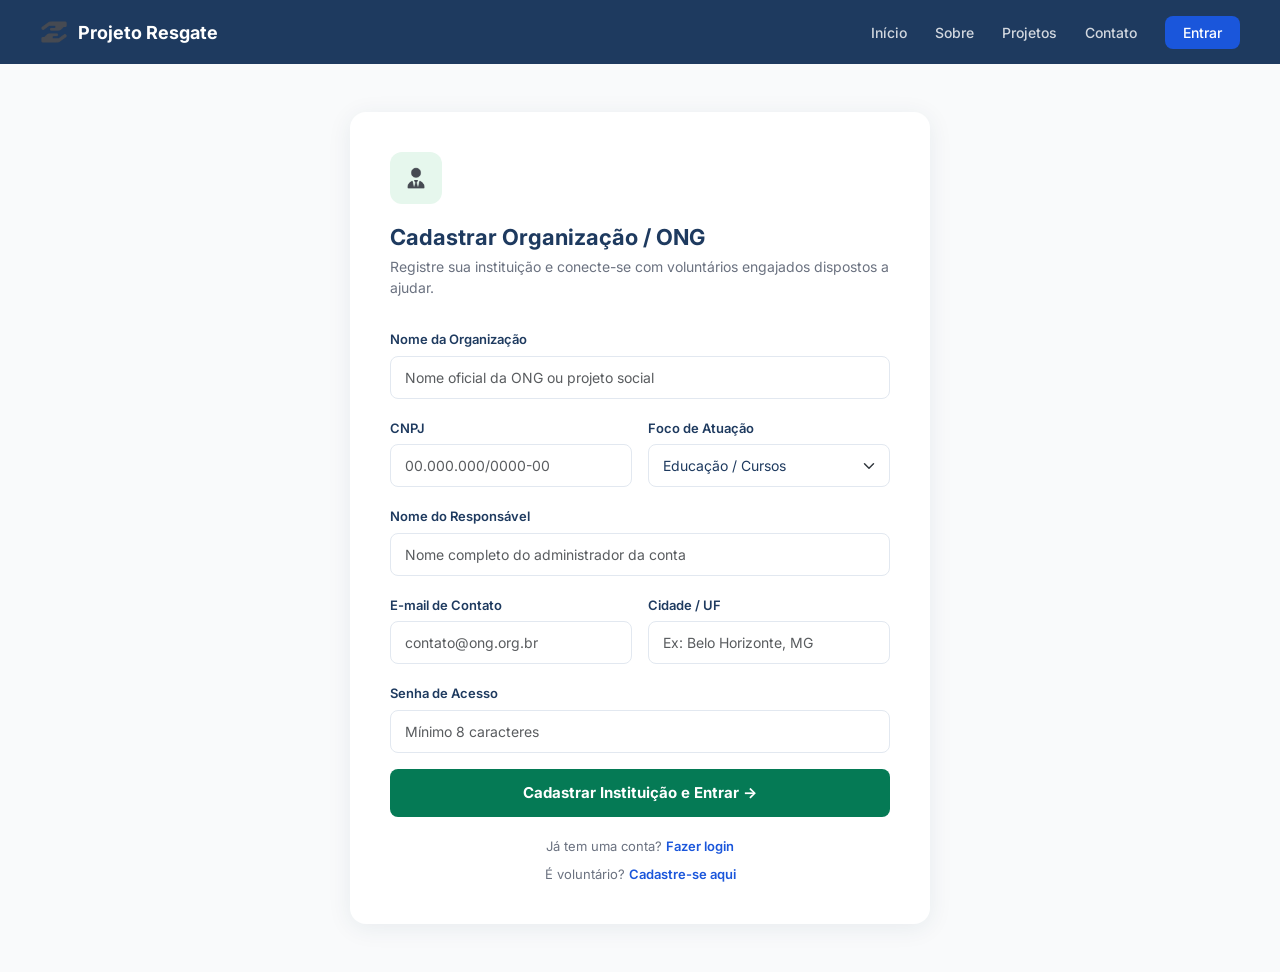
==== src/Pages/cadastro-ong.html @ 70ea24cd "Add files via upload" ====
<!DOCTYPE html>
<html lang="pt-BR">

<head>
    <meta charset="UTF-8">
    <meta name="viewport" content="width=device-width, initial-scale=1.0">
    <title>Cadastrar Organização - Projeto Resgate</title>
    <link href="https://cdn.jsdelivr.net/npm/bootstrap@5.3.3/dist/css/bootstrap.min.css" rel="stylesheet" integrity="sha384-QWTKZyjpPEjISv5WaRU9OFeRpok6YctnYmDr5pNlyT2bRjXh0JMhjY6hW+ALEwIH" crossorigin="anonymous">
    <link rel="preconnect" href="https://fonts.googleapis.com">
    <link href="https://fonts.googleapis.com/css2?family=Inter:wght@400;500;600;700&display=swap" rel="stylesheet">
    <style>
        *, *::before, *::after { margin: 0; padding: 0; box-sizing: border-box; }

        body {
            font-family: 'Inter', Arial, sans-serif;
            background-color: #F9FAFB;
            color: #1E3A5F;
            min-height: 100vh;
            display: flex;
            flex-direction: column;
        }

        /* ── Header de Navegação Público ── */
        .header-publico {
            background-color: #1E3A5F;
            padding: 0 40px;
            height: 64px;
            display: flex;
            align-items: center;
            justify-content: space-between;
            position: sticky;
            top: 0;
            z-index: 100;
        }

        .header-publico .logo-area {
            display: flex;
            align-items: center;
            gap: 10px;
            text-decoration: none;
        }

        .header-publico .logo-area img {
            width: 28px;
            height: 28px;
            object-fit: contain;
        }

        .header-publico .logo-area span {
            color: white;
            font-weight: 700;
            font-size: 18px;
        }

        .header-publico nav a {
            color: rgba(255, 255, 255, 0.8);
            text-decoration: none;
            font-size: 14px;
            font-weight: 500;
            margin-left: 24px;
            transition: color 0.2s;
        }

        .header-publico nav a:hover { color: white; }

        .header-publico nav a.btn-entrar {
            background-color: #1A56DB;
            color: white;
            padding: 8px 18px;
            border-radius: 8px;
        }

        .header-publico nav a.btn-entrar:hover { background-color: #1245b5; }

        /* ── Conteúdo ── */
        .pagina-conteudo {
            flex: 1;
            display: flex;
            align-items: center;
            justify-content: center;
            padding: 48px 20px;
        }

        .card-formulario {
            background: white;
            border-radius: 16px;
            box-shadow: 0 4px 24px rgba(30, 58, 95, 0.08);
            width: 100%;
            max-width: 580px;
            padding: 40px;
        }

        .icone-topo {
            width: 52px;
            height: 52px;
            background-color: #e6f7ed;
            border-radius: 12px;
            display: flex;
            align-items: center;
            justify-content: center;
            margin-bottom: 20px;
        }

        .icone-topo img {
            width: 26px;
            height: 26px;
            object-fit: contain;
        }

        h1.titulo-form {
            font-size: 22px;
            font-weight: 700;
            color: #1E3A5F;
            margin-bottom: 6px;
        }

        .subtitulo-form {
            font-size: 14px;
            color: #6B7280;
            margin-bottom: 28px;
        }

        .form-label {
            font-size: 13px;
            font-weight: 600;
            color: #1E3A5F;
            margin-bottom: 6px;
        }

        .form-control, .form-select {
            border: 1px solid #e2e8f0;
            border-radius: 8px;
            padding: 10px 14px;
            font-size: 14px;
            color: #1E3A5F;
            transition: border-color 0.2s, box-shadow 0.2s;
        }

        .form-control:focus, .form-select:focus {
            border-color: #057A55;
            box-shadow: 0 0 0 3px rgba(5, 122, 85, 0.12);
            outline: none;
        }

        .btn-cadastrar {
            width: 100%;
            padding: 13px;
            background-color: #057A55;
            color: white;
            border: none;
            border-radius: 8px;
            font-weight: 700;
            font-size: 15px;
            cursor: pointer;
            transition: background-color 0.2s, transform 0.1s;
            margin-top: 8px;
        }

        .btn-cadastrar:hover {
            background-color: #046644;
            transform: translateY(-1px);
        }

        .rodape-form {
            text-align: center;
            margin-top: 20px;
            font-size: 13px;
            color: #6B7280;
        }

        .rodape-form a {
            color: #057A55;
            font-weight: 600;
            text-decoration: none;
        }

        .rodape-form a:hover { text-decoration: underline; }

        .badge-mock {
            display: inline-block;
            background-color: #fef3c7;
            color: #92400e;
            font-size: 11px;
            font-weight: 600;
            padding: 3px 10px;
            border-radius: 20px;
            border: 1px solid #fde68a;
            margin-bottom: 16px;
        }
    </style>
</head>

<body>

    <!-- Header de Navegação Público -->
    <header class="header-publico">
        <a href="landing_page.html" class="logo-area">
            <img src="/src/assets/hand-holding-hand-solid.png" alt="Logo">
            <span>Projeto Resgate</span>
        </a>
        <nav>
            <a href="landing_page.html">Início</a>
            <a href="sobre.html">Sobre</a>
            <a href="projetos.html">Projetos</a>
            <a href="contato.html">Contato</a>
            <a href="cadastro.html" class="btn-entrar">Entrar</a>
        </nav>
    </header>

    <!-- Formulário de Cadastro -->
    <div class="pagina-conteudo">
        <div class="card-formulario">
            <div class="icone-topo">
                <img src="/src/assets/user-tie-solid.png" alt="Organização">
            </div>



            <h1 class="titulo-form">Cadastrar Organização / ONG</h1>
            <p class="subtitulo-form">Registre sua instituição e conecte-se com voluntários engajados dispostos a ajudar.</p>

            <form id="form-cadastro-ong">
                <div class="row g-3">
                    <div class="col-12">
                        <label for="nome-ong" class="form-label">Nome da Organização</label>
                        <input id="nome-ong" name="nome-ong" type="text" class="form-control" placeholder="Nome oficial da ONG ou projeto social" required>
                    </div>

                    <div class="col-md-6">
                        <label for="cnpj" class="form-label">CNPJ</label>
                        <input id="cnpj" name="cnpj" type="text" class="form-control" placeholder="00.000.000/0000-00" required>
                    </div>

                    <div class="col-md-6">
                        <label for="causa-ong" class="form-label">Foco de Atuação</label>
                        <select id="causa-ong" name="causa-ong" class="form-select">
                            <option value="educacao">Educação / Cursos</option>
                            <option value="sustentabilidade">Sustentabilidade</option>
                            <option value="inclusao">Inclusão Social</option>
                            <option value="fome">Combate à Fome</option>
                            <option value="saude">Saúde e Bem-estar</option>
                            <option value="geral">Geral / Multiação</option>
                        </select>
                    </div>

                    <div class="col-12">
                        <label for="responsavel" class="form-label">Nome do Responsável</label>
                        <input id="responsavel" name="responsavel" type="text" class="form-control" placeholder="Nome completo do administrador da conta" required>
                    </div>

                    <div class="col-md-6">
                        <label for="email" class="form-label">E-mail de Contato</label>
                        <input id="email" name="email" type="email" class="form-control" placeholder="contato@ong.org.br" required>
                    </div>

                    <div class="col-md-6">
                        <label for="localizacao" class="form-label">Cidade / UF</label>
                        <input id="localizacao" name="localizacao" type="text" class="form-control" placeholder="Ex: Belo Horizonte, MG" required>
                    </div>

                    <div class="col-12">
                        <label for="senha" class="form-label">Senha de Acesso</label>
                        <input id="senha" name="senha" type="password" class="form-control" placeholder="Mínimo 8 caracteres" required>
                    </div>

                    <div class="col-12 mt-2">
                        <button type="submit" class="btn-cadastrar">Cadastrar Instituição e Entrar →</button>
                    </div>
                </div>
            </form>

            <div class="rodape-form">
                Já tem uma conta? <a href="cadastro.html" style="color: #1A56DB;">Fazer login</a>
            </div>
            <div class="rodape-form mt-2">
                É voluntário? <a href="cadastro-voluntario.html" style="color: #1A56DB;">Cadastre-se aqui</a>
            </div>
        </div>
    </div>

    <script src="https://cdn.jsdelivr.net/npm/bootstrap@5.3.3/dist/js/bootstrap.bundle.min.js" integrity="sha384-YvpcrYf0tY3lHB60NNkmXc5s9fDVZLESaAA55NDzOxhy9GkcIdslK1eN7N6jIeHz" crossorigin="anonymous"></script>
    <script src="../Js/database.js"></script>
    <script src="../Js/auth.js"></script>
    <script>
        document.getElementById('form-cadastro-ong').addEventListener('submit', function(e) {
            e.preventDefault();
            
            const nome = document.getElementById('nome-ong').value.trim();
            const cnpj = document.getElementById('cnpj').value.trim();
            const causa = document.getElementById('causa-ong').value.trim();
            const responsavel = document.getElementById('responsavel').value.trim();
            const email = document.getElementById('email').value.trim();
            const localizacao = document.getElementById('localizacao').value.trim();
            const senha = document.getElementById('senha').value.trim();
            
            if (!nome || !cnpj || !responsavel || !email || !localizacao || !senha) {
                alert('Por favor, preencha todos os campos obrigatórios.');
                return;
            }
            
            if (Database.obterOngPorEmailOuCnpj(email) || Database.obterOngPorEmailOuCnpj(cnpj)) {
                alert('Este E-mail ou CNPJ já está cadastrado em outra Instituição. Tente fazer login.');
                return;
            }
            
            const ong = {
                nome: nome,
                cnpj: cnpj,
                causa: causa,
                responsavel: responsavel,
                email: email,
                localizacao: localizacao,
                senha: senha
            };
            
            const salva = Database.salvarOng(ong);
            alert('Instituição cadastrada com sucesso!');
            Auth.iniciarSessao('ong', salva);
            window.location.href = "painel-Instituicao.html";
        });
    </script>
</body>

</html>
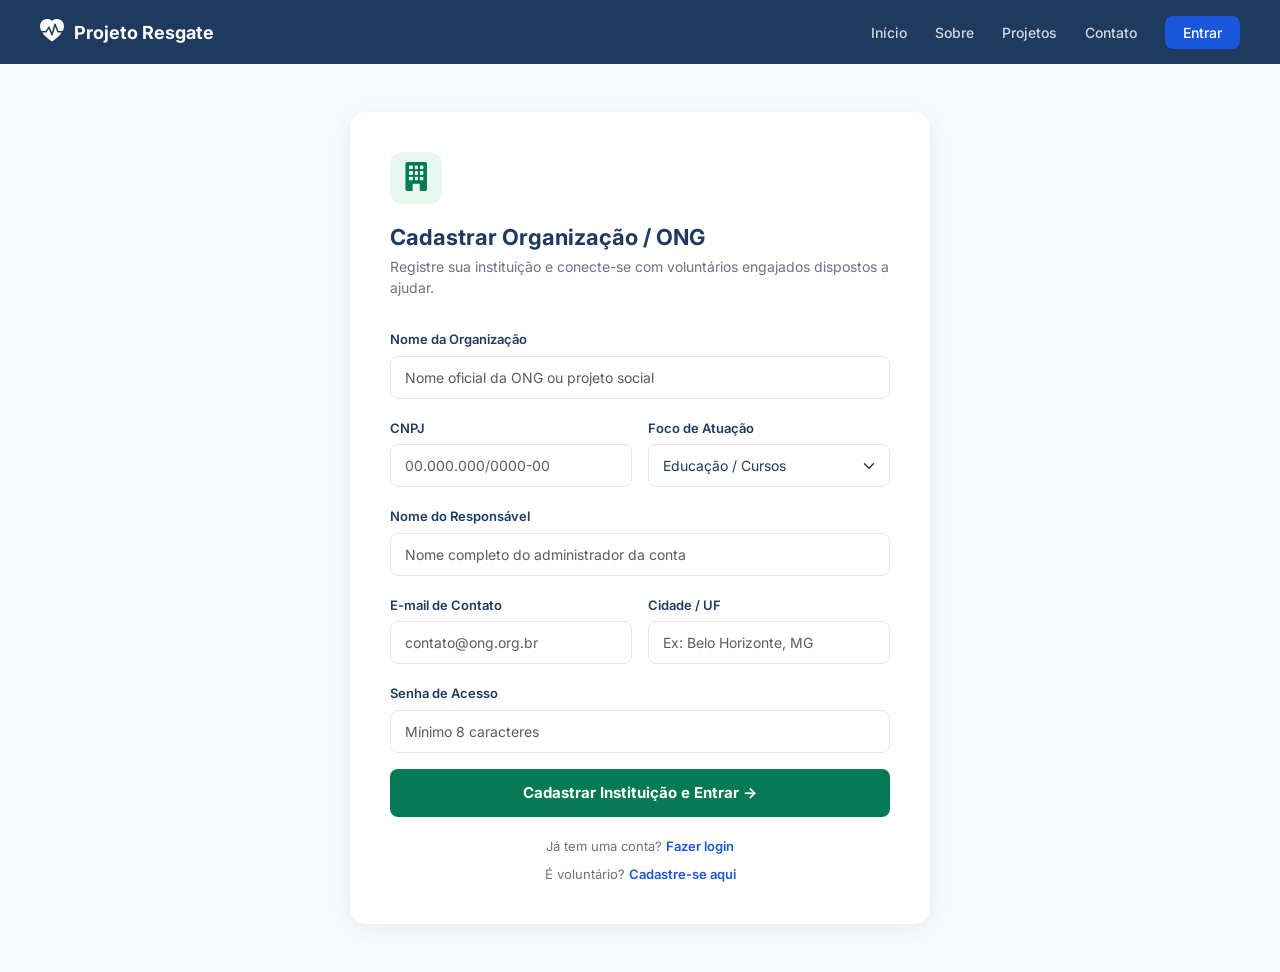
==== commit 8eb5791a: "asfasf" ====
--- a/src/Pages/cadastro-ong.html
+++ b/src/Pages/cadastro-ong.html
@@ -6,6 +6,7 @@
     <meta name="viewport" content="width=device-width, initial-scale=1.0">
     <title>Cadastrar Organização - Projeto Resgate</title>
     <link href="https://cdn.jsdelivr.net/npm/bootstrap@5.3.3/dist/css/bootstrap.min.css" rel="stylesheet" integrity="sha384-QWTKZyjpPEjISv5WaRU9OFeRpok6YctnYmDr5pNlyT2bRjXh0JMhjY6hW+ALEwIH" crossorigin="anonymous">
+    <link rel="stylesheet" href="https://cdn.jsdelivr.net/npm/bootstrap-icons@1.11.1/font/bootstrap-icons.css">
     <link rel="preconnect" href="https://fonts.googleapis.com">
     <link href="https://fonts.googleapis.com/css2?family=Inter:wght@400;500;600;700&display=swap" rel="stylesheet">
     <style>
@@ -195,7 +196,7 @@
     <!-- Header de Navegação Público -->
     <header class="header-publico">
         <a href="landing_page.html" class="logo-area">
-            <img src="/src/assets/hand-holding-hand-solid.png" alt="Logo">
+            <i class="bi bi-heart-pulse-fill" style="color: white; font-size: 1.5rem;"></i>
             <span>Projeto Resgate</span>
         </a>
         <nav>
@@ -211,7 +212,7 @@
     <div class="pagina-conteudo">
         <div class="card-formulario">
             <div class="icone-topo">
-                <img src="/src/assets/user-tie-solid.png" alt="Organização">
+                <i class="bi bi-building-fill" style="color: #057A55; font-size: 1.8rem;"></i>
             </div>
 
 
